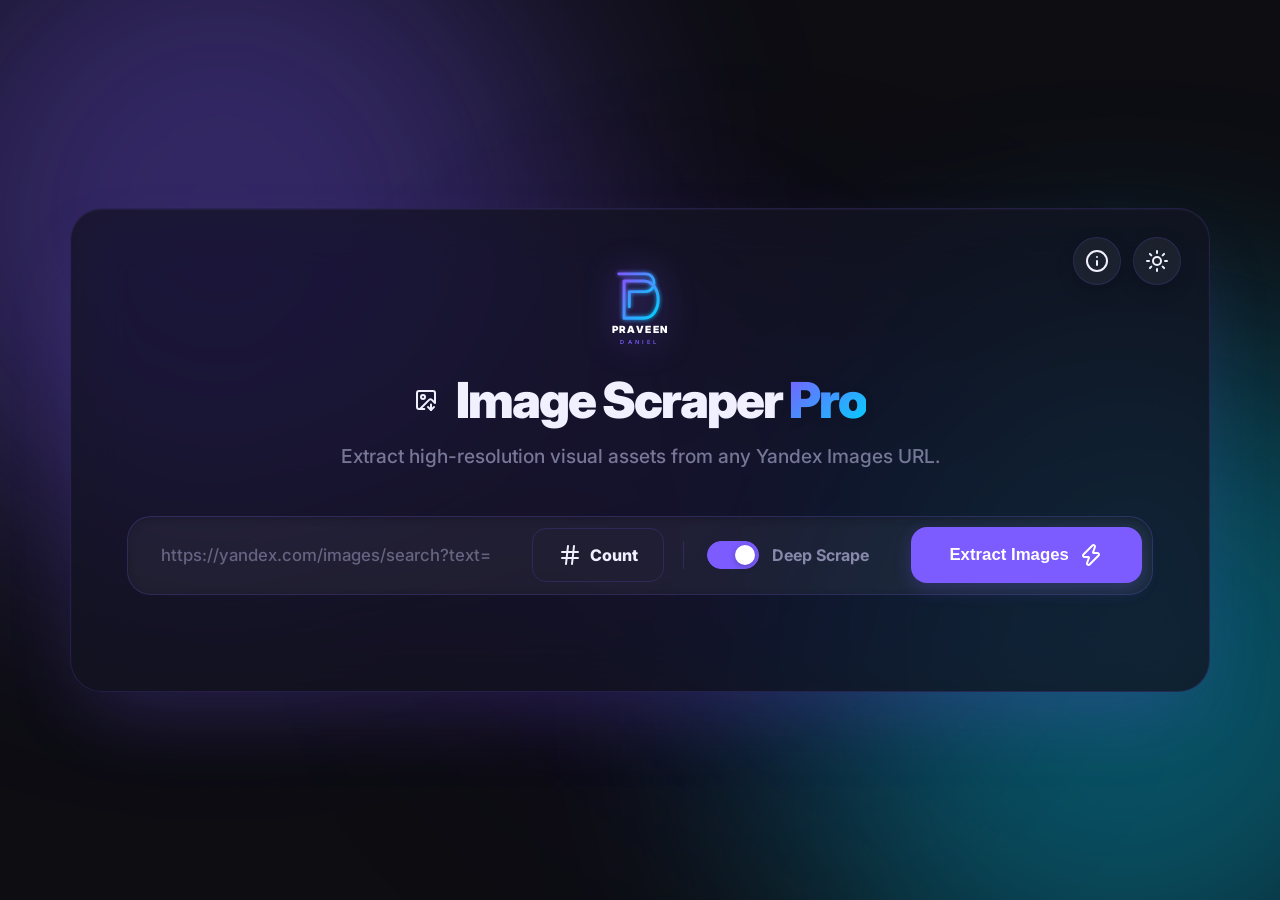
==== frontend/index.html @ f90f799b "fix: remove blocking localAvailable check, auto-connect to Render cloud backend with 60s timeout for" ====
<!DOCTYPE html>
<html lang="en" data-theme="dark">
<head>
    <meta charset="UTF-8">
    <meta name="viewport" content="width=device-width, initial-scale=1.0">
    <title>Image Scraper Pro</title>
    <meta name="description" content="Extract, filter, select, and batch-download 1000+ high-resolution images from any Yandex Images URL. Runs locally with your real IP — no captcha, no cloud limits.">
    <link rel="icon" type="image/svg+xml" href="logo.svg">
    <link rel="shortcut icon" href="logo.svg">
    <link rel="stylesheet" href="style.css">
    <link href="https://fonts.googleapis.com/css2?family=Inter:wght@300;400;500;600;700;800;900&display=swap" rel="stylesheet">
    <script src="lucide.min.js"></script>
    <!-- JSZip: In-browser ZIP builder — bundled locally for 100% reliability -->
    <script src="jszip.min.js"></script>
</head>
<body>
    <!-- Background glowing decorative blobs -->
    <div class="blob-container">
        <div class="blob blob-1"></div>
        <div class="blob blob-2"></div>
        <div class="blob blob-3"></div>
        <!-- Cursor-follow spotlight glow -->
        <div id="cursorGlow" class="cursor-glow"></div>
        <!-- Subtle noise texture for depth -->
        <div class="noise-overlay"></div>
    </div>

    <!-- Toast notification container -->
    <div id="toastContainer" class="toast-container" aria-live="polite" aria-atomic="false"></div>

    <!-- Main Application Glass Container -->
    <main class="glass-container">
        <header>
            <div class="theme-toggle-container" style="display: flex; gap: 12px; align-items: center;">
                <div class="settings-container">
                    <button id="settingsToggleBtn" class="theme-toggle-btn" aria-label="Scraper Info" title="Scraper Info">
                        <i data-lucide="info"></i>
                    </button>
                    <div id="settingsDropdown" class="settings-dropdown settings-dropdown--hidden">
                        <!-- Populated by JS with serverless info -->
                    </div>
                </div>
                <button id="themeToggleBtn" class="theme-toggle-btn" aria-label="Toggle Light/Dark Theme" title="Toggle Light/Dark Theme">
                    <i data-lucide="sun"></i>
                </button>
            </div>
            <div class="brand-logo-badge">
                <svg class="brand-logo-img" viewBox="0 0 300 240" xmlns="http://www.w3.org/2000/svg" role="img" aria-label="Praveen Daniel Logo">
                  <defs>
                    <linearGradient id="pdGrad" x1="0%" y1="0%" x2="100%" y2="100%">
                      <stop offset="0%" stop-color="var(--logo-grad-from)" />
                      <stop offset="100%" stop-color="var(--logo-grad-to)" />
                    </linearGradient>
                    <filter id="glow" x="-20%" y="-20%" width="140%" height="140%">
                      <feGaussianBlur stdDeviation="6" result="blur" />
                      <feComposite in="SourceGraphic" in2="blur" operator="over" />
                    </filter>
                  </defs>
                  
                  <g fill="none" stroke="url(#pdGrad)" stroke-width="8" stroke-linecap="round" stroke-linejoin="round" filter="url(#glow)">
                    <path d="M 90,25 L 90,130" />
                    <path d="M 90,25 L 165,25 C 198,25 198,75 165,75 L 120,75 L 120,118" />
                    <path d="M 105,45 L 105,150 L 160,150 C 215,150 215,45 160,45 Z" stroke-width="8.5" />
                  </g>
                  
                  <text x="150" y="192" text-anchor="middle" font-family="'Inter', sans-serif" font-weight="900" font-size="28" letter-spacing="4" fill="var(--logo-text-top)">PRAVEEN</text>
                  <text x="150" y="222" text-anchor="middle" font-family="'Inter', sans-serif" font-weight="600" font-size="16" letter-spacing="9" fill="var(--logo-grad-from)" opacity="0.95">DANIEL</text>
                </svg>
            </div>
            <div class="logo">
                <i data-lucide="image-down" aria-hidden="true"></i>
                <h1>Image Scraper <span>Pro</span></h1>
            </div>
            <p class="subtitle">Extract high-resolution visual assets from any Yandex Images URL.</p>
        </header>

        <!-- Scraping Input Form -->
        <section class="input-section" aria-label="URL Submission">
            <div class="input-wrapper">
                <input type="text" id="urlInput" placeholder="https://yandex.com/images/search?text=cats" aria-label="Yandex Images URL" />
                <button id="countBtn" class="btn-count" aria-label="Count images on page" title="Quick-count images on this page">
                    <i data-lucide="hash" aria-hidden="true"></i>
                    <span class="btn-text btn-count-text">Count</span>
                </button>
                <div class="toggle-group">
                    <label class="switch" for="autoscrollToggle">
                        <input type="checkbox" id="autoscrollToggle" checked>
                        <span class="slider round"></span>
                    </label>
                    <span class="toggle-label">Deep Scrape</span>
                </div>
                <button id="scrapeBtn" class="btn-primary" aria-label="Extract Images Button">
                    <span class="btn-text">Extract Images</span>
                    <i data-lucide="zap" aria-hidden="true"></i>
                </button>
            </div>

            <!-- Count result panel (hidden until count is run) -->
            <div id="countPanel" class="count-panel hidden" aria-live="polite">
                <div class="count-panel-inner">
                    <div class="count-main">
                        <i data-lucide="image" class="count-icon"></i>
                        <span id="countTotal" class="count-number">0</span>
                        <span class="count-label">images detected</span>
                        <span id="countMethodBadge" class="count-method-badge"></span>
                    </div>
                    <div id="countBreakdown" class="count-breakdown"></div>
                    <p id="countNote" class="count-note"></p>
                </div>
                <button id="countDismissBtn" class="count-dismiss" title="Dismiss" aria-label="Dismiss count panel">
                    <i data-lucide="x"></i>
                </button>
            </div>
        </section>

        <!-- Dynamic Loader Grid -->
        <div id="loader" class="loader hidden" aria-live="polite">
            <div class="spinner"></div>
            <p id="loaderMsg">⚡ Scraping images... hold on!</p>
        </div>

        <!-- Scraping Results Panel -->
        <section id="resultsSection" class="results-section hidden" aria-label="Extraction Results">
            <!-- Filtering & Bulk Download Toolbar -->
            <div class="controls">
                <div class="filter-group">
                    <span class="filter-label">Filter:</span>
                    <select id="filterSelect" aria-label="Filter image types">
                        <option value="all">All Formats</option>
                        <option value="png">PNGs</option>
                        <option value="jpg">JPEGs</option>
                        <option value="webp">WEBP</option>
                        <option value="hd">Ultra HD (1080p+)</option>
                    </select>
                </div>
                <div class="action-group">
                    <span id="imageCount">Found 0 images</span>
                    <button id="downloadBtn" class="btn-outline" title="Download selected or all images as individual files">
                        <span>Download Files</span>
                        <i data-lucide="download"></i>
                    </button>
                    <button id="downloadZipBtn" class="btn-secondary" title="Compile and download all selected or filtered images as a single ZIP archive">
                        <span>Download ZIP</span>
                        <i data-lucide="folder-archive"></i>
                    </button>
                </div>
            </div>

            <!-- Selection helper toolbar -->
            <div id="selectionBar" class="selection-bar hidden">
                <span id="selectionInfo" class="selection-info">0 images selected</span>
                <div class="selection-actions">
                    <button id="selectAllBtn" class="btn-text-only">Select All</button>
                    <button id="clearSelectionBtn" class="btn-text-only">Clear Selection</button>
                </div>
            </div>

            <!-- Scrollable Image Results Grid -->
            <div id="imageGrid" class="image-grid" tabindex="0" aria-label="Scraped image results"></div>
        </section>
    </main>

    <!-- Modal 1: Downloading Popup with Progress & Speed/ETC -->
    <div id="downloadModal" class="modal-overlay" aria-modal="true" role="dialog" aria-labelledby="downloadModalTitle">
        <div class="modal-content">
            <div class="modal-header">
                <h3 class="modal-title" id="downloadModalTitle">Downloading Assets</h3>
                <p class="modal-status-text" id="downloadModalStatus">Initializing connections...</p>
            </div>
            
            <div class="progress-container">
                <!-- Linear Progress Bar -->
                <div class="progress-bar-bg">
                    <div id="progressBarFill" class="progress-bar-fill"></div>
                </div>
                
                <!-- Speed and Estimation Grid -->
                <div class="progress-stats">
                    <div class="stat-box">
                        <span class="stat-label">Progress</span>
                        <span id="statProgress" class="stat-value">0%</span>
                    </div>
                    <div class="stat-box">
                        <span class="stat-label">Speed</span>
                        <span id="statSpeed" class="stat-value">0.0 MB/s</span>
                    </div>
                    <div class="stat-box">
                        <span class="stat-label">ETC</span>
                        <span id="statEta" class="stat-value">--:--</span>
                    </div>
                </div>
            </div>
            
            <!-- Live download telemetry logs -->
            <div id="downloadLog" class="modal-log">
                <div class="log-entry">Waiting for worker allocation...</div>
            </div>
            
            <div class="modal-footer">
                <button id="cancelDownloadBtn" class="btn-danger" aria-label="Cancel download queue">Cancel Download</button>
            </div>
        </div>
    </div>

    <!-- Modal 2: Lightbox Image Carousel & Inspector -->
    <div id="lightboxModal" class="lightbox-overlay" aria-modal="true" role="dialog" aria-labelledby="lightboxTitle">
        <div class="lightbox-header">
            <span id="lightboxTitle" class="lightbox-title">Image Asset Details</span>
            <div class="lightbox-controls">
                <button id="lightboxDownloadBtn" class="btn-lightbox" title="Download Image Asset" aria-label="Download Image Asset">
                    <i data-lucide="download"></i>
                </button>
                <button id="lightboxCloseBtn" class="btn-lightbox" title="Close Preview" aria-label="Close Preview">
                    <i data-lucide="x"></i>
                </button>
            </div>
        </div>
        
        <div class="lightbox-body">
            <button id="lightboxPrevBtn" class="btn-nav" title="Previous Image" aria-label="Previous Image">
                <i data-lucide="chevron-left"></i>
            </button>
            
            <div class="lightbox-image-container">
                <!-- Loading shimmer shown while image loads -->
                <div id="lightboxSpinner" class="lightbox-spinner">
                    <div class="lightbox-spinner-ring"></div>
                </div>
                <img id="lightboxImg" class="lightbox-img" src="" alt="Full resolution scraped asset">
            </div>
            
            <button id="lightboxNextBtn" class="btn-nav" title="Next Image" aria-label="Next Image">
                <i data-lucide="chevron-right"></i>
            </button>
        </div>
        
        <div class="lightbox-footer">
            <div id="lightboxMeta" class="lightbox-meta">Dimensions: Original | Type: JPG</div>
            <div id="lightboxCounter" class="lightbox-counter">1 of 12</div>
            <div class="lightbox-keyboard-hint">
                <kbd>←</kbd> <kbd>→</kbd> Navigate &nbsp;·&nbsp; <kbd>Esc</kbd> Close
            </div>
        </div>
    </div>

    <!-- Application Script -->
    <script src="main.js?v=20260812095809"></script>
</body>
</html>
---- frontend/style.css ----
/* ==========================================================================
   Design Tokens & Dynamic Theme Variables (Premium Cyber-SaaS)
   ========================================================================== */
:root {
    /* ── DARK THEME (Default) — Luxury Editorial: Deep Obsidian + Electric Accents ── */
    --bg-base: #0D0D12;
    --primary: #7C5CFF;
    --primary-rgb: 124, 92, 255;
    --primary-hover: #6a4ae6;
    --primary-text: #ffffff;
    --secondary: #00D4FF;
    --secondary-rgb: 0, 212, 255;
    --secondary-hover: #00b8df;
    --secondary-text: #0D0D12;

    --glass-bg: rgba(20, 20, 32, 0.78);
    --glass-border: rgba(124, 92, 255, 0.18);
    --glass-border-hover: rgba(124, 92, 255, 0.36);
    --glass-border-active: rgba(124, 92, 255, 0.6);
    --text-main: #f0f0ff;
    --text-dim: #8888aa;
    --text-accent: #7C5CFF;
    --input-bg: rgba(255, 255, 255, 0.05);
    --card-bg: rgba(18, 18, 30, 0.88);
    --shadow-color: rgba(124, 92, 255, 0.22);
    --card-hover-shadow: rgba(124, 92, 255, 0.32);

    --blob-1: #7C5CFF;
    --blob-2: #00D4FF;
    --blob-3: #1a0040;

    /* Theme-aware logo gradient colours */
    --logo-grad-from: #7C5CFF;
    --logo-grad-to: #00D4FF;
    --logo-text-top: #ffffff;

    --font-heading: 'Inter', sans-serif;
    --font-body: 'Inter', sans-serif;

    --spring-transition: all 0.4s cubic-bezier(0.34, 1.56, 0.64, 1);
    --smooth-transition: all 0.3s ease;
}

[data-theme="light"] {
    /* ── LIGHT THEME — Luxury Editorial: Burgundy Wine & Soft Cream ── */
    --bg-base: #F5EDE0;
    --primary: #7B1A28;
    --primary-rgb: 123, 26, 40;
    --primary-hover: #5e1320;
    --primary-text: #F5EDE0;
    --secondary: #C0392B;
    --secondary-rgb: 192, 57, 43;
    --secondary-hover: #a93226;
    --secondary-text: #ffffff;

    --glass-bg: rgba(248, 241, 231, 0.80);
    --glass-border: rgba(123, 26, 40, 0.20);
    --glass-border-hover: rgba(123, 26, 40, 0.40);
    --glass-border-active: rgba(123, 26, 40, 0.60);
    --text-main: #2d0a10;
    --text-dim: #7a3a44;
    --text-accent: #7B1A28;
    --input-bg: rgba(255, 255, 255, 0.70);
    --card-bg: rgba(255, 248, 240, 0.80);
    --shadow-color: rgba(123, 26, 40, 0.10);
    --card-hover-shadow: rgba(123, 26, 40, 0.20);

    --blob-1: #7B1A28;
    --blob-2: #F5EDE0;
    --blob-3: #e6d5c3;

    /* Theme-aware logo gradient colours */
    --logo-grad-from: #7B1A28;
    --logo-grad-to: #C0392B;
    --logo-text-top: #2d0a10;
}

/* ==========================================================================
   Global Reset & Premium Body Styles
   ========================================================================== */
* {
    margin: 0;
    padding: 0;
    box-sizing: border-box;
    -webkit-font-smoothing: antialiased;
    -moz-osx-font-smoothing: grayscale;
}

body {
    font-family: var(--font-body);
    background-color: var(--bg-base);
    color: var(--text-main);
    min-height: 100vh;
    overflow-x: hidden;
    display: flex;
    justify-content: center;
    align-items: center;
    transition: background-color 0.5s cubic-bezier(0.4, 0, 0.2, 1), color 0.3s ease;
    position: relative;
    padding: 2.5rem 1.5rem;
}

/* Animated Mesh Gradient Backdrops */
.blob-container {
    position: fixed;
    top: 0;
    left: 0;
    width: 100%;
    height: 100%;
    z-index: -1;
    overflow: hidden;
    pointer-events: none;
}

.blob {
    position: absolute;
    border-radius: 50%;
    filter: blur(130px);
    opacity: 0.35;
    animation: floatingBlobs 30s infinite alternate ease-in-out;
    transition: background 0.6s ease;
}

.blob-1 {
    top: -15%;
    left: -10%;
    width: 700px;
    height: 700px;
    background: var(--blob-1);
}

.blob-2 {
    bottom: -15%;
    right: -15%;
    width: 700px;
    height: 700px;
    background: var(--blob-2);
    animation-delay: -8s;
}

.blob-3 {
    top: 35%;
    left: 40%;
    width: 450px;
    height: 450px;
    background: var(--blob-3);
    animation-delay: -15s;
}

@keyframes floatingBlobs {
    0% { transform: translate(0, 0) scale(1) rotate(0deg); }
    33% { transform: translate(120px, 80px) scale(1.15) rotate(120deg); }
    66% { transform: translate(-50px, 150px) scale(0.9) rotate(240deg); }
    100% { transform: translate(40px, -60px) scale(1.05) rotate(360deg); }
}

/* === Cursor-Follow Magnetic Spotlight === */
.cursor-glow {
    position: fixed;
    width: 700px;
    height: 700px;
    border-radius: 50%;
    background: radial-gradient(
        circle at center,
        rgba(var(--primary-rgb), 0.10) 0%,
        rgba(var(--primary-rgb), 0.04) 35%,
        transparent 70%
    );
    transform: translate(-50%, -50%);
    left: 50%;
    top: 50%;
    pointer-events: none;
    z-index: 1;
    transition: background 0.5s ease;
    will-change: left, top;
}

/* === Subtle Dot-Grid Noise Texture === */
.noise-overlay {
    position: fixed;
    inset: 0;
    z-index: 0;
    pointer-events: none;
    opacity: 0.28;
    background-image: radial-gradient(
        circle,
        rgba(var(--primary-rgb), 0.18) 1px,
        transparent 1px
    );
    background-size: 32px 32px;
    transition: background-image 0.5s ease;
    mask-image: radial-gradient(ellipse 80% 80% at 50% 50%, black 40%, transparent 100%);
    -webkit-mask-image: radial-gradient(ellipse 80% 80% at 50% 50%, black 40%, transparent 100%);
}

/* ==========================================================================
   Tactile Glassmorphic Container
   ========================================================================== */
.glass-container {
    background: var(--glass-bg);
    backdrop-filter: blur(28px) saturate(190%);
    -webkit-backdrop-filter: blur(28px) saturate(190%);
    border: 1px solid var(--glass-border);
    border-radius: 32px;
    padding: 3.5rem;
    width: 100%;
    max-width: 1140px;
    margin: auto;
    box-shadow: 0 35px 80px -20px var(--shadow-color),
                inset 0 1px 2px rgba(255, 255, 255, 0.05);
    transition: background 0.5s ease, border 0.5s ease, box-shadow 0.5s ease;
    position: relative;
    z-index: 2;
}

[data-theme="light"] .glass-container {
    box-shadow: 0 35px 80px -20px var(--shadow-color),
                inset 0 1px 3px rgba(255, 255, 255, 0.6);
}

header {
    text-align: center;
    margin-bottom: 3rem;
    position: relative;
}

/* Theme Switcher Header Button */
.theme-toggle-container {
    position: absolute;
    top: -1.75rem;
    right: -1.75rem;
    z-index: 10;
}

.theme-toggle-btn {
    background: var(--input-bg);
    border: 1px solid var(--glass-border);
    color: var(--text-main);
    width: 48px;
    height: 48px;
    border-radius: 50%;
    cursor: pointer;
    display: flex;
    align-items: center;
    justify-content: center;
    box-shadow: 0 6px 18px rgba(0, 0, 0, 0.2);
    transition: var(--spring-transition);
}

.theme-toggle-btn:hover {
    transform: scale(1.15) rotate(20deg);
    border-color: var(--primary);
    box-shadow: 0 8px 24px var(--shadow-color);
}

.theme-toggle-btn:active {
    transform: scale(0.95);
}

.brand-logo-badge {
    display: flex;
    justify-content: center;
    align-items: center;
    margin-bottom: 1.25rem;
}

.brand-logo-img {
    width: 120px;
    height: 85px;
    object-fit: contain;
    display: block;
    filter: drop-shadow(0 4px 18px rgba(var(--primary-rgb), 0.45));
    transition: transform 0.4s ease, filter 0.4s ease;
}

.brand-logo-badge:hover .brand-logo-img {
    transform: scale(1.08);
    filter: drop-shadow(0 6px 28px rgba(var(--primary-rgb), 0.65));
}

.logo {
    display: flex;
    align-items: center;
    justify-content: center;
    gap: 1.1rem;
    margin-bottom: 0.85rem;
}

.logo i {
    width: 48px;
    height: 48px;
    color: var(--primary);
    stroke-width: 2.2px;
    filter: drop-shadow(0 0 12px rgba(var(--primary-rgb), 0.5));
    transition: color 0.4s ease, filter 0.4s ease;
}

h1 {
    font-size: 3.1rem;
    font-weight: 900;
    letter-spacing: -2px;
}

h1 span {
    background: linear-gradient(135deg, var(--primary), var(--secondary));
    -webkit-background-clip: text;
    -webkit-text-fill-color: transparent;
    filter: drop-shadow(0 2px 4px rgba(0,0,0,0.1));
}

.subtitle {
    color: var(--text-dim);
    font-size: 1.2rem;
    font-weight: 500;
    margin-top: 0.6rem;
    opacity: 0.85;
}

/* ==========================================================================
   Interactive Input Panel
   ========================================================================== */
.input-section {
    margin-bottom: 2.5rem;
}

.input-wrapper {
    display: flex;
    gap: 1.2rem;
    background: var(--input-bg);
    padding: 0.65rem;
    border-radius: 24px;
    border: 1px solid var(--glass-border);
    align-items: center;
    box-shadow: inset 0 2px 8px rgba(0, 0, 0, 0.2);
    transition: var(--spring-transition);
}

[data-theme="light"] .input-wrapper {
    box-shadow: inset 0 2px 6px rgba(0, 0, 0, 0.04);
}

.input-wrapper:focus-within {
    border-color: var(--primary);
    box-shadow: 0 0 0 4px rgba(var(--primary-rgb), 0.15),
                inset 0 2px 8px rgba(0, 0, 0, 0.1);
}

input[type="text"] {
    flex: 1;
    min-width: 0;
    background: transparent;
    border: none;
    color: var(--text-main);
    padding: 0.9rem 1.4rem;
    font-size: 1.05rem;
    outline: none;
    font-weight: 500;
    font-family: inherit;
}

input[type="text"]::placeholder {
    color: var(--text-dim);
    opacity: 0.65;
}

.btn-primary {
    background: var(--primary);
    border: none;
    color: var(--primary-text);
    padding: 1rem 2.4rem;
    border-radius: 16px;
    font-weight: 800;
    cursor: pointer;
    display: flex;
    align-items: center;
    gap: 0.65rem;
    font-size: 1.05rem;
    white-space: nowrap;
    flex-shrink: 0;
    box-shadow: 0 6px 18px var(--shadow-color);
    transition: var(--spring-transition);
}

.btn-primary:hover {
    background: var(--primary-hover);
    transform: translateY(-3px);
    box-shadow: 0 10px 24px var(--shadow-color);
}

.btn-primary:active {
    transform: translateY(-1px);
}

.toggle-group {
    display: flex;
    align-items: center;
    gap: 0.85rem;
    padding: 0 1.4rem;
    border-left: 1px solid var(--glass-border);
    white-space: nowrap;
    flex-shrink: 0;
}

.toggle-label {
    font-size: 1rem;
    font-weight: 700;
    color: var(--text-dim);
}

.switch {
    position: relative;
    display: inline-block;
    width: 52px;
    height: 28px;
}

.switch input {
    opacity: 0;
    width: 0;
    height: 0;
}

.slider {
    position: absolute;
    cursor: pointer;
    top: 0;
    left: 0;
    right: 0;
    bottom: 0;
    background-color: rgba(var(--primary-rgb), 0.12);
    border: 1px solid var(--glass-border);
    transition: 0.3s;
}

.slider:before {
    position: absolute;
    content: "";
    height: 20px;
    width: 20px;
    left: 3px;
    bottom: 3px;
    background-color: var(--text-main);
    transition: 0.3s cubic-bezier(0.34, 1.56, 0.64, 1);
    box-shadow: 0 2px 6px rgba(0,0,0,0.25);
}

input:checked + .slider {
    background-color: var(--primary);
    border-color: var(--primary);
}

input:checked + .slider:before {
    transform: translateX(24px);
    background-color: var(--primary-text);
}

.slider.round {
    border-radius: 30px;
}

.slider.round:before {
    border-radius: 50%;
}

/* ==========================================================================
   Premium Filter Toolbar
   ========================================================================== */
.results-section {
    margin-top: 3rem;
    animation: fadeIn 0.6s cubic-bezier(0.16, 1, 0.3, 1) both;
}

.controls {
    display: flex;
    justify-content: space-between;
    align-items: center;
    flex-wrap: wrap;
    gap: 1.4rem;
    margin-bottom: 2.2rem;
    background: rgba(255, 255, 255, 0.02);
    border: 1px solid var(--glass-border);
    padding: 1.3rem 2rem;
    border-radius: 20px;
    box-shadow: inset 0 1px 2px rgba(255,255,255,0.02);
    transition: background 0.3s ease;
}

[data-theme="light"] .controls {
    background: rgba(0, 0, 0, 0.015);
    box-shadow: inset 0 1px 2px rgba(0,0,0,0.01);
}

.filter-group {
    display: flex;
    align-items: center;
    gap: 0.9rem;
}

.filter-label {
    font-size: 0.85rem;
    font-weight: 800;
    color: var(--text-dim);
    text-transform: uppercase;
    letter-spacing: 0.8px;
}

select {
    background: var(--input-bg);
    color: var(--text-main);
    border: 1px solid var(--glass-border);
    padding: 0.7rem 1.4rem;
    border-radius: 12px;
    cursor: pointer;
    font-weight: 700;
    outline: none;
    font-family: inherit;
    transition: var(--smooth-transition);
}

select:hover {
    border-color: var(--primary);
}

select:focus {
    border-color: var(--primary);
    box-shadow: 0 0 0 3px rgba(var(--primary-rgb), 0.1);
}

.action-group {
    display: flex;
    align-items: center;
    gap: 1.2rem;
    flex-wrap: wrap;
}

#imageCount {
    font-size: 1rem;
    font-weight: 800;
    color: var(--text-dim);
}

/* Button UI variants */
.btn-secondary {
    background: var(--secondary);
    color: var(--secondary-text);
    border: none;
    padding: 0.85rem 1.8rem;
    border-radius: 14px;
    font-weight: 800;
    cursor: pointer;
    display: flex;
    align-items: center;
    gap: 0.55rem;
    white-space: nowrap;
    box-shadow: 0 5px 15px rgba(var(--secondary-rgb), 0.25);
    transition: var(--spring-transition);
}

.btn-secondary:hover {
    background: var(--secondary-hover);
    transform: translateY(-3px);
    box-shadow: 0 8px 24px rgba(var(--secondary-rgb), 0.45);
}

.btn-outline {
    background: transparent;
    color: var(--text-main);
    border: 1px solid var(--glass-border);
    padding: 0.85rem 1.8rem;
    border-radius: 14px;
    font-weight: 800;
    cursor: pointer;
    display: flex;
    align-items: center;
    gap: 0.55rem;
    white-space: nowrap;
    transition: var(--spring-transition);
}

.btn-outline:hover:not(:disabled) {
    background: rgba(var(--primary-rgb), 0.1);
    border-color: var(--primary);
    transform: translateY(-3px);
    box-shadow: 0 5px 15px rgba(var(--primary-rgb), 0.15);
}

.btn-outline:disabled {
    opacity: 0.35;
    cursor: not-allowed;
}

/* ==========================================================================
   Selection helpers Bar (Frosted SaaS ribbon)
   ========================================================================== */
.selection-bar {
    display: flex;
    justify-content: space-between;
    align-items: center;
    background: rgba(var(--primary-rgb), 0.08);
    border: 1px solid var(--glass-border-active);
    padding: 0.9rem 1.8rem;
    border-radius: 16px;
    margin-bottom: 1.8rem;
    animation: slideDown 0.4s cubic-bezier(0.34, 1.56, 0.64, 1);
    box-shadow: 0 4px 15px rgba(var(--primary-rgb), 0.05);
}

.selection-info {
    font-size: 1rem;
    font-weight: 700;
    color: var(--text-main);
}

.selection-actions {
    display: flex;
    gap: 1rem;
}

.btn-text-only {
    background: transparent;
    border: none;
    color: var(--primary);
    font-weight: 800;
    cursor: pointer;
    font-size: 0.9rem;
    text-transform: uppercase;
    letter-spacing: 0.8px;
    padding: 0.3rem 0.6rem;
    transition: var(--smooth-transition);
}

.btn-text-only:hover {
    color: var(--text-main);
}

/* ==========================================================================
   Premium Image Grid & Interactive Cards
   ========================================================================== */
.image-grid {
    display: grid;
    grid-template-columns: repeat(auto-fill, minmax(230px, 1fr));
    gap: 1.8rem;
    max-height: 580px;
    overflow-y: auto;
    padding-right: 0.8rem;
    scrollbar-width: thin;
    scrollbar-color: var(--glass-border) transparent;
}

.image-grid::-webkit-scrollbar {
    width: 8px;
}

.image-grid::-webkit-scrollbar-track {
    background: transparent;
}

.image-grid::-webkit-scrollbar-thumb {
    background: var(--glass-border);
    border-radius: 10px;
    border: 2px solid transparent;
}

.image-grid::-webkit-scrollbar-thumb:hover {
    background: var(--primary);
}

.img-card {
    position: relative;
    border-radius: 22px;
    overflow: hidden;
    aspect-ratio: 1;
    background: var(--card-bg);
    border: 1px solid var(--glass-border);
    box-shadow: 0 8px 24px rgba(0, 0, 0, 0.15);
    transition: var(--spring-transition);
    cursor: pointer;
}

.img-card:hover {
    transform: translateY(-8px) scale(1.03);
    border-color: var(--primary);
    box-shadow: 0 16px 36px var(--card-hover-shadow);
}

.img-card.selected {
    border-color: var(--primary);
    border-width: 2px;
    box-shadow: 0 0 0 5px rgba(var(--primary-rgb), 0.35);
}

.img-card.selected img {
    transform: scale(0.94);
    border-radius: 16px;
}

.img-card img {
    width: 100%;
    height: 100%;
    object-fit: cover;
    transition: transform 0.5s cubic-bezier(0.25, 1, 0.5, 1), border-radius 0.35s;
}

.img-card:hover img:not(.selected img) {
    transform: scale(1.06);
}

/* Card Selection Checkbox Overlay */
.card-select-checkbox {
    position: absolute;
    top: 0.95rem;
    left: 0.95rem;
    z-index: 5;
    width: 28px;
    height: 28px;
    border-radius: 50%;
    background: rgba(0, 0, 0, 0.45);
    backdrop-filter: blur(5px);
    border: 2px solid rgba(255, 255, 255, 0.7);
    display: flex;
    align-items: center;
    justify-content: center;
    opacity: 0;
    transform: scale(0.85);
    transition: var(--spring-transition);
    color: white;
}

.img-card:hover .card-select-checkbox,
.img-card.selected .card-select-checkbox {
    opacity: 1;
    transform: scale(1);
}

.img-card.selected .card-select-checkbox {
    background: var(--primary);
    border-color: var(--primary);
    color: var(--primary-text);
}

.card-select-checkbox i {
    width: 14px;
    height: 14px;
    stroke-width: 4px;
}

/* Card Overlay Details */
.card-overlay {
    position: absolute;
    bottom: 0;
    left: 0;
    right: 0;
    padding: 1.2rem 0.95rem 0.95rem;
    background: linear-gradient(to top, rgba(0,0,0,0.92) 20%, rgba(0,0,0,0.45) 70%, transparent);
    display: flex;
    justify-content: space-between;
    align-items: flex-end;
    opacity: 0;
    transform: translateY(8px);
    transition: var(--spring-transition);
    z-index: 4;
}

.img-card:hover .card-overlay {
    opacity: 1;
    transform: translateY(0);
}

.badge {
    color: white;
    padding: 0.35rem 0.75rem;
    border-radius: 8px;
    font-size: 0.7rem;
    font-weight: 900;
    text-transform: uppercase;
    letter-spacing: 1px;
    box-shadow: 0 4px 12px rgba(0,0,0,0.35);
}

.badge-orig {
    background: linear-gradient(135deg, var(--primary), var(--secondary));
    border: 1px solid rgba(255,255,255,0.3);
    color: white;
}

.badge-hq {
    background: rgba(255,255,255,0.18);
    backdrop-filter: blur(8px);
    border: 1px solid rgba(255,255,255,0.12);
}

.card-actions {
    display: flex;
    gap: 0.5rem;
}

.btn-mini {
    background: white;
    color: black;
    border: none;
    width: 32px;
    height: 32px;
    border-radius: 10px;
    display: flex;
    align-items: center;
    justify-content: center;
    cursor: pointer;
    box-shadow: 0 3px 8px rgba(0,0,0,0.3);
    transition: var(--spring-transition);
}

.btn-mini:hover {
    transform: scale(1.15);
    background: var(--primary);
    color: var(--primary-text);
}

.btn-mini i {
    width: 14px;
    height: 14px;
}

/* ==========================================================================
   Empty / Error State Cards
   ========================================================================== */
.empty-state {
    grid-column: 1 / -1;
    text-align: center;
    padding: 3.5rem 2rem;
    color: var(--text-dim);
    display: flex;
    flex-direction: column;
    align-items: center;
    gap: 1rem;
}

.empty-state-icon {
    width: 56px;
    height: 56px;
    border-radius: 18px;
    background: rgba(var(--primary-rgb), 0.08);
    border: 1px solid var(--glass-border);
    display: flex;
    align-items: center;
    justify-content: center;
    margin-bottom: 0.4rem;
}

.empty-state-icon i {
    width: 26px;
    height: 26px;
    color: var(--primary);
}

.empty-state-title {
    font-size: 1.15rem;
    font-weight: 800;
    color: var(--text-main);
    margin: 0;
}

.empty-state-body {
    font-size: 0.9rem;
    line-height: 1.75;
    max-width: 540px;
    margin: 0;
}

.empty-state-body code {
    background: rgba(var(--primary-rgb), 0.1);
    border: 1px solid rgba(var(--primary-rgb), 0.2);
    color: var(--primary);
    padding: 3px 8px;
    border-radius: 6px;
    font-size: 0.85em;
    display: inline-block;
    margin: 3px 0;
}

.empty-state-body strong {
    color: var(--text-main);
}

.empty-state-note {
    font-size: 0.8rem;
    color: var(--text-dim);
    opacity: 0.7;
    margin: 0;
}

/* ==========================================================================
   Animated Loader State
   ========================================================================== */
.loader {
    text-align: center;
    margin-top: 3.5rem;
    animation: fadeIn 0.5s ease-out;
}

.spinner {
    width: 54px;
    height: 54px;
    border: 4px solid var(--glass-border);
    border-top: 4px solid var(--primary);
    border-radius: 50%;
    margin: 0 auto 1.8rem;
    animation: spin 0.9s cubic-bezier(0.5, 0.1, 0.4, 0.9) infinite;
    box-shadow: 0 0 20px rgba(var(--primary-rgb), 0.15);
}

.loader p {
    font-size: 1.15rem;
    font-weight: 700;
    color: var(--text-dim);
}

/* ==========================================================================
   MODAL POPUP: Interactive Progress Telemetry Logs
   ========================================================================== */
.modal-overlay {
    position: fixed;
    top: 0;
    left: 0;
    width: 100vw;
    height: 100vh;
    background: rgba(0, 0, 0, 0.82);
    backdrop-filter: blur(10px);
    z-index: 10000;
    display: flex;
    align-items: center;
    justify-content: center;
    opacity: 0;
    pointer-events: none;
    transition: opacity 0.4s cubic-bezier(0.16, 1, 0.3, 1);
}

.modal-overlay.active {
    opacity: 1;
    pointer-events: auto;
}

.modal-content {
    background: var(--card-bg);
    border: 1px solid var(--glass-border);
    box-shadow: 0 35px 70px -15px rgba(0, 0, 0, 0.6),
                0 0 50px var(--shadow-color);
    width: 92%;
    max-width: 530px;
    border-radius: 28px;
    padding: 3rem;
    text-align: center;
    transform: scale(0.9);
    transition: transform 0.4s cubic-bezier(0.34, 1.56, 0.64, 1);
}

.modal-overlay.active .modal-content {
    transform: scale(1);
}

.modal-header {
    margin-bottom: 1.8rem;
}

.modal-title {
    font-size: 1.75rem;
    font-weight: 900;
    color: var(--text-main);
    letter-spacing: -0.5px;
}

.modal-status-text {
    color: var(--text-dim);
    margin-top: 0.6rem;
    font-size: 1rem;
    font-weight: 500;
}

/* Progress Stats Ribbon */
.progress-container {
    margin: 2.2rem 0;
}

.progress-bar-bg {
    width: 100%;
    height: 14px;
    background: rgba(var(--primary-rgb), 0.12);
    border-radius: 12px;
    overflow: hidden;
    border: 1px solid rgba(255,255,255,0.03);
    margin-bottom: 1.2rem;
    position: relative;
}

.progress-bar-fill {
    height: 100%;
    background: linear-gradient(90deg, var(--primary), var(--secondary));
    width: 0%;
    border-radius: 12px;
    transition: width 0.4s cubic-bezier(0.25, 1, 0.5, 1);
    position: relative;
}

/* Indeterminate/shimmer progress animation */
.progress-bar-fill.indeterminate {
    width: 40% !important;
    animation: progressShimmer 1.6s ease-in-out infinite;
}

@keyframes progressShimmer {
    0%   { transform: translateX(-150%); }
    100% { transform: translateX(350%); }
}

.progress-stats {
    display: grid;
    grid-template-columns: 1fr 1fr 1fr;
    gap: 1rem;
    background: rgba(255, 255, 255, 0.015);
    border: 1px solid var(--glass-border);
    padding: 1.2rem;
    border-radius: 16px;
    margin-bottom: 1.8rem;
    box-shadow: inset 0 1px 2px rgba(0,0,0,0.1);
}

[data-theme="light"] .progress-stats {
    background: rgba(0, 0, 0, 0.01);
}

.stat-box {
    display: flex;
    flex-direction: column;
    align-items: center;
}

.stat-label {
    font-size: 0.8rem;
    color: var(--text-dim);
    font-weight: 800;
    text-transform: uppercase;
    letter-spacing: 0.8px;
    margin-bottom: 0.3rem;
}

.stat-value {
    font-size: 1.15rem;
    font-weight: 900;
    color: var(--text-main);
}

/* Live Terminal Log */
.modal-log {
    max-height: 130px;
    overflow-y: auto;
    background: rgba(0, 0, 0, 0.35);
    border: 1px solid var(--glass-border);
    border-radius: 12px;
    padding: 1rem;
    text-align: left;
    font-size: 0.85rem;
    font-family: 'Courier New', Courier, monospace;
    color: var(--text-dim);
    margin-bottom: 2.2rem;
    box-shadow: inset 0 2px 4px rgba(0,0,0,0.2);
}

.modal-log::-webkit-scrollbar {
    width: 4px;
}

.modal-log::-webkit-scrollbar-thumb {
    background: var(--glass-border);
}

.log-entry {
    margin-bottom: 0.4rem;
    white-space: nowrap;
    overflow: hidden;
    text-overflow: ellipsis;
}

.log-entry.success { color: #5efb6e; }
.log-entry.fail { color: #ff5c5c; }

.modal-footer {
    display: flex;
    justify-content: center;
    gap: 1rem;
}

.btn-danger {
    background: #ff3b30;
    color: white;
    border: none;
    padding: 0.9rem 2.2rem;
    border-radius: 14px;
    font-weight: 800;
    cursor: pointer;
    transition: var(--spring-transition);
}

.btn-danger:hover {
    background: #e02b20;
    transform: translateY(-3px);
    box-shadow: 0 6px 18px rgba(255, 59, 48, 0.45);
}

/* ==========================================================================
   MODAL POPUP: Immersive Carousel Lightbox
   ========================================================================== */
.lightbox-overlay {
    position: fixed;
    top: 0;
    left: 0;
    width: 100vw;
    height: 100vh;
    background: rgba(1, 0, 3, 0.96);
    backdrop-filter: blur(20px);
    z-index: 150;
    display: flex;
    flex-direction: column;
    justify-content: space-between;
    opacity: 0;
    pointer-events: none;
    transition: opacity 0.4s cubic-bezier(0.16, 1, 0.3, 1);
}

.lightbox-overlay.active {
    opacity: 1;
    pointer-events: auto;
}

.lightbox-header {
    display: flex;
    justify-content: space-between;
    align-items: center;
    padding: 1.8rem 2.5rem;
    color: white;
    background: linear-gradient(to bottom, rgba(0,0,0,0.85), transparent);
    z-index: 10;
}

.lightbox-title {
    font-size: 1.25rem;
    font-weight: 800;
    max-width: 60%;
    white-space: nowrap;
    overflow: hidden;
    text-overflow: ellipsis;
    letter-spacing: -0.5px;
}

.lightbox-controls {
    display: flex;
    gap: 1.1rem;
}

.btn-lightbox {
    background: rgba(255, 255, 255, 0.08);
    border: 1px solid rgba(255, 255, 255, 0.12);
    color: white;
    width: 46px;
    height: 46px;
    border-radius: 50%;
    cursor: pointer;
    display: flex;
    align-items: center;
    justify-content: center;
    transition: var(--spring-transition);
}

.btn-lightbox:hover {
    background: var(--primary);
    color: var(--primary-text);
    transform: scale(1.15);
    box-shadow: 0 4px 18px var(--shadow-color);
}

/* Center Carousel body */
.lightbox-body {
    flex: 1;
    display: flex;
    align-items: center;
    justify-content: space-between;
    padding: 1.5rem;
    position: relative;
}

.lightbox-image-container {
    max-width: 82%;
    max-height: 78vh;
    display: flex;
    align-items: center;
    justify-content: center;
    position: relative;
    box-shadow: 0 35px 80px rgba(0,0,0,0.9);
    border-radius: 20px;
    overflow: hidden;
    border: 1px solid rgba(255,255,255,0.06);
    background: rgba(0, 0, 0, 0.4);
    min-width: 200px;
    min-height: 150px;
}

.lightbox-img {
    max-width: 100%;
    max-height: 78vh;
    object-fit: contain;
    animation: zoomIn 0.4s cubic-bezier(0.16, 1, 0.3, 1);
    display: block;
    opacity: 0;
    transition: opacity 0.3s ease;
}

.lightbox-img.loaded {
    opacity: 1;
}

/* Lightbox image loading spinner */
.lightbox-spinner {
    position: absolute;
    inset: 0;
    display: flex;
    align-items: center;
    justify-content: center;
    z-index: 5;
    pointer-events: none;
    transition: opacity 0.3s ease;
}

.lightbox-spinner.hidden {
    display: flex !important; /* Override .hidden so transition works */
    opacity: 0;
    pointer-events: none;
}

.lightbox-spinner-ring {
    width: 44px;
    height: 44px;
    border: 3px solid rgba(255,255,255,0.12);
    border-top: 3px solid var(--primary);
    border-radius: 50%;
    animation: spin 0.85s cubic-bezier(0.5, 0.1, 0.4, 0.9) infinite;
    box-shadow: 0 0 18px rgba(var(--primary-rgb), 0.35);
}

.btn-nav {
    background: rgba(255, 255, 255, 0.06);
    border: 1px solid rgba(255, 255, 255, 0.1);
    color: white;
    width: 64px;
    height: 64px;
    border-radius: 50%;
    cursor: pointer;
    display: flex;
    align-items: center;
    justify-content: center;
    transition: var(--spring-transition);
    user-select: none;
    z-index: 20;
    flex-shrink: 0;
}

.btn-nav:hover {
    background: var(--primary);
    color: var(--primary-text);
    transform: scale(1.15);
    box-shadow: 0 0 25px rgba(var(--primary-rgb), 0.4);
}

.btn-nav i {
    width: 30px;
    height: 30px;
}

/* Bottom inspector ribbon */
.lightbox-footer {
    padding: 1.8rem 2.5rem;
    background: linear-gradient(to top, rgba(0,0,0,0.85), transparent);
    color: white;
    text-align: center;
    display: flex;
    flex-direction: column;
    align-items: center;
    gap: 0.5rem;
    z-index: 10;
}

.lightbox-meta {
    font-size: 0.95rem;
    font-weight: 700;
    color: #a1a1aa;
    letter-spacing: 0.5px;
}

.lightbox-counter {
    font-size: 0.9rem;
    font-weight: 800;
    color: var(--primary);
    letter-spacing: 1.2px;
    text-transform: uppercase;
}

/* Keyboard hint */
.lightbox-keyboard-hint {
    font-size: 0.75rem;
    color: rgba(255,255,255,0.28);
    letter-spacing: 0.3px;
    margin-top: 0.15rem;
}

.lightbox-keyboard-hint kbd {
    display: inline-block;
    background: rgba(255,255,255,0.1);
    border: 1px solid rgba(255,255,255,0.18);
    border-radius: 4px;
    padding: 1px 6px;
    font-size: 0.7rem;
    font-family: inherit;
    color: rgba(255,255,255,0.55);
    line-height: 1.4;
}

/* ==========================================================================
   Toast Notification System
   ========================================================================== */
.toast-container {
    position: fixed;
    bottom: 2rem;
    right: 2rem;
    z-index: 9999;
    display: flex;
    flex-direction: column;
    gap: 0.75rem;
    align-items: flex-end;
    pointer-events: none;
}

.toast {
    background: var(--card-bg);
    border: 1px solid var(--glass-border);
    backdrop-filter: blur(20px);
    -webkit-backdrop-filter: blur(20px);
    border-radius: 14px;
    padding: 0.9rem 1.3rem;
    font-size: 0.9rem;
    font-weight: 600;
    color: var(--text-main);
    box-shadow: 0 10px 30px rgba(0,0,0,0.35);
    display: flex;
    align-items: center;
    gap: 0.7rem;
    pointer-events: auto;
    animation: toastIn 0.45s cubic-bezier(0.34, 1.56, 0.64, 1) both;
    max-width: 340px;
    min-width: 220px;
}

.toast.toast-out {
    animation: toastOut 0.35s ease forwards;
}

.toast-dot {
    width: 8px;
    height: 8px;
    border-radius: 50%;
    flex-shrink: 0;
}

.toast.success .toast-dot { background: #5efb6e; box-shadow: 0 0 8px #5efb6e; }
.toast.error   .toast-dot { background: #ff5c5c; box-shadow: 0 0 8px #ff5c5c; }
.toast.info    .toast-dot { background: var(--primary); box-shadow: 0 0 8px rgba(var(--primary-rgb), 0.6); }

@keyframes toastIn {
    from { opacity: 0; transform: translateY(24px) scale(0.92); }
    to   { opacity: 1; transform: translateY(0) scale(1); }
}

@keyframes toastOut {
    from { opacity: 1; transform: translateY(0) scale(1); }
    to   { opacity: 0; transform: translateY(16px) scale(0.94); }
}

/* ==========================================================================
   Animations & Transition Effects
   ========================================================================== */
@keyframes spin {
    to { transform: rotate(360deg); }
}

@keyframes fadeIn {
    from { opacity: 0; transform: translateY(16px); }
    to { opacity: 1; transform: translateY(0); }
}

@keyframes slideDown {
    from { opacity: 0; transform: translateY(-16px); }
    to { opacity: 1; transform: translateY(0); }
}

@keyframes zoomIn {
    from { opacity: 0; transform: scale(0.94); }
    to { opacity: 1; transform: scale(1); }
}

/* ==========================================================================
   Ultra-Fluid Responsive Layouts
   ========================================================================== */
@media (max-width: 1024px) {
    .glass-container {
        padding: 3rem 2.5rem;
        border-radius: 28px;
        margin: 1.5rem;
    }
    
    h1 {
        font-size: 2.8rem;
    }
}

@media (max-width: 768px) {
    body {
        padding: 1.5rem 1rem;
    }
    
    .glass-container {
        padding: 2rem 1.75rem;
        border-radius: 24px;
        margin: 0;
    }
    
    .theme-toggle-container {
        top: -1.25rem;
        right: -1.25rem;
    }
    
    h1 {
        font-size: 2.3rem;
        letter-spacing: -1.2px;
    }
    
    .subtitle {
        font-size: 1.05rem;
    }
    
    .input-wrapper {
        flex-direction: column;
        border-radius: 20px;
        padding: 0.6rem;
        gap: 0.6rem;
    }
    
    input[type="text"] {
        width: 100%;
        padding: 0.7rem 0.9rem;
    }
    
    .toggle-group {
        width: 100%;
        border-left: none;
        border-top: 1px solid var(--glass-border);
        padding: 0.8rem 0.9rem 0.6rem;
        justify-content: space-between;
    }
    
    .btn-primary {
        width: 100%;
        justify-content: center;
        padding: 0.95rem;
    }
    
    .btn-count {
        width: 100%;
        justify-content: center;
    }
    
    .controls {
        padding: 1.1rem;
        border-radius: 16px;
        gap: 1.1rem;
    }
    
    .action-group {
        width: 100%;
        justify-content: space-between;
    }
    
    .btn-secondary,
    .btn-outline {
        padding: 0.75rem 1.4rem;
        font-size: 0.95rem;
    }
    
    .image-grid {
        grid-template-columns: repeat(auto-fill, minmax(150px, 1fr));
        gap: 1.2rem;
        max-height: 430px;
    }
    
    .btn-nav {
        width: 52px;
        height: 52px;
    }
    
    .btn-nav i {
        width: 22px;
        height: 22px;
    }
    
    .lightbox-image-container {
        max-width: 88%;
    }

    .toast-container {
        bottom: 1rem;
        right: 1rem;
        left: 1rem;
        align-items: stretch;
    }

    .toast {
        max-width: 100%;
    }
}

@media (max-width: 480px) {
    .glass-container {
        padding: 1.5rem 1.1rem;
        border-radius: 20px;
    }
    
    h1 {
        font-size: 2rem;
    }
    
    .logo {
        gap: 0.6rem;
    }
    
    .logo i {
        width: 36px;
        height: 36px;
    }
    
    .controls {
        flex-direction: column;
        align-items: stretch;
    }
    
    .filter-group {
        justify-content: space-between;
    }
    
    select {
        width: 58%;
        text-align: right;
    }
    
    .action-group {
        flex-direction: column;
        align-items: stretch;
        gap: 0.85rem;
    }
    
    #imageCount {
        text-align: center;
        margin-bottom: 0.25rem;
    }
    
    .image-grid {
        grid-template-columns: repeat(2, 1fr);
        gap: 0.9rem;
    }
    
    .selection-bar {
        flex-direction: column;
        gap: 0.85rem;
        text-align: center;
        padding: 0.9rem;
    }
    
    .selection-actions {
        width: 100%;
        justify-content: center;
    }
    
    .modal-content {
        padding: 2rem 1.2rem;
    }
    
    .modal-title {
        font-size: 1.45rem;
    }
    
    .progress-stats {
        padding: 0.75rem;
        gap: 0.6rem;
    }
    
    .stat-value {
        font-size: 0.95rem;
    }

    /* Hide text label on btn-count for very narrow screens */
    .btn-count-text {
        display: none;
    }
}

/* ==========================================================================
   Count Button
   ========================================================================== */
.btn-count {
    background: transparent;
    color: var(--text-main);
    border: 1.5px solid var(--glass-border);
    padding: 0.88rem 1.55rem;
    border-radius: 14px;
    font-weight: 800;
    cursor: pointer;
    display: flex;
    align-items: center;
    gap: 0.55rem;
    font-size: 1rem;
    font-family: inherit;
    white-space: nowrap;
    flex-shrink: 0;
    transition: var(--spring-transition);
    position: relative;
    overflow: hidden;
}

.btn-count::before {
    content: '';
    position: absolute;
    inset: 0;
    background: rgba(var(--primary-rgb), 0.08);
    opacity: 0;
    transition: opacity 0.25s ease;
}

.btn-count:hover::before { opacity: 1; }

.btn-count:hover {
    border-color: var(--primary);
    color: var(--primary);
    transform: translateY(-2px);
    box-shadow: 0 6px 18px rgba(var(--primary-rgb), 0.15);
}

.btn-count:active { transform: translateY(0); }

.btn-count.loading {
    pointer-events: none;
    opacity: 0.75;
}

.btn-count.loading i {
    animation: spin 0.85s linear infinite;
}

/* ==========================================================================
   Count Result Panel
   ========================================================================== */
.count-panel {
    margin-top: 1.2rem;
    background: rgba(var(--primary-rgb), 0.06);
    border: 1.5px solid var(--glass-border-active);
    border-radius: 20px;
    padding: 1.4rem 1.8rem 1.4rem 2rem;
    display: flex;
    align-items: flex-start;
    justify-content: space-between;
    gap: 1.2rem;
    animation: slideDown 0.45s cubic-bezier(0.34, 1.56, 0.64, 1);
    box-shadow: 0 8px 28px rgba(var(--primary-rgb), 0.08);
    position: relative;
}

.count-panel-inner {
    display: flex;
    flex-direction: column;
    gap: 0.85rem;
    flex: 1;
    min-width: 0;
}

.count-main {
    display: flex;
    align-items: center;
    gap: 0.75rem;
    flex-wrap: wrap;
}

.count-icon {
    width: 22px;
    height: 22px;
    color: var(--primary);
    flex-shrink: 0;
    filter: drop-shadow(0 0 6px rgba(var(--primary-rgb), 0.4));
}

.count-number {
    font-size: 2.4rem;
    font-weight: 900;
    color: var(--primary);
    letter-spacing: -1.5px;
    line-height: 1;
    min-width: 2ch;
    display: inline-block;
}

.count-label {
    font-size: 1.05rem;
    font-weight: 700;
    color: var(--text-dim);
}

.count-method-badge {
    display: inline-flex;
    align-items: center;
    gap: 0.3rem;
    background: rgba(var(--primary-rgb), 0.12);
    border: 1px solid rgba(var(--primary-rgb), 0.25);
    color: var(--primary);
    padding: 0.2rem 0.65rem;
    border-radius: 99px;
    font-size: 0.72rem;
    font-weight: 800;
    text-transform: uppercase;
    letter-spacing: 0.8px;
}

.count-breakdown {
    display: flex;
    flex-wrap: wrap;
    gap: 0.55rem;
}

.count-chip {
    background: rgba(var(--primary-rgb), 0.07);
    border: 1px solid rgba(var(--primary-rgb), 0.18);
    border-radius: 8px;
    padding: 0.25rem 0.7rem;
    font-size: 0.8rem;
    font-weight: 700;
    color: var(--text-dim);
    white-space: nowrap;
}

.count-chip strong {
    color: var(--text-main);
    font-weight: 900;
}

.count-note {
    font-size: 0.82rem;
    font-weight: 600;
    color: var(--text-dim);
    opacity: 0.75;
    margin: 0;
}

.count-dismiss {
    background: transparent;
    border: 1px solid var(--glass-border);
    color: var(--text-dim);
    width: 32px;
    height: 32px;
    border-radius: 50%;
    cursor: pointer;
    display: flex;
    align-items: center;
    justify-content: center;
    flex-shrink: 0;
    transition: var(--smooth-transition);
    margin-top: 0.15rem;
}

.count-dismiss i { width: 14px; height: 14px; }

.count-dismiss:hover {
    background: rgba(255, 59, 48, 0.1);
    border-color: #ff3b30;
    color: #ff3b30;
}

.hidden {
    display: none !important;
}

/* ==========================================================================
   Tactile Glassmorphic Settings Dropdown
   ========================================================================== */
.settings-container {
    position: relative;
}

/* Dropdown uses visibility/opacity/scale for smooth animation
   instead of display:none so CSS transitions still fire */
.settings-dropdown {
    position: absolute;
    top: calc(100% + 12px);
    right: 0;
    width: 290px;
    background: var(--card-bg);
    border: 1px solid var(--glass-border);
    border-radius: 18px;
    padding: 1.25rem;
    box-shadow: 0 15px 40px rgba(0, 0, 0, 0.35);
    z-index: 1000;
    backdrop-filter: blur(24px);
    -webkit-backdrop-filter: blur(24px);
    text-align: left;
    /* Visible state */
    opacity: 1;
    visibility: visible;
    transform: translateY(0) scale(1);
    transition: opacity 0.25s ease, transform 0.25s cubic-bezier(0.34, 1.56, 0.64, 1), visibility 0.25s;
    pointer-events: auto;
}

.settings-dropdown--hidden {
    opacity: 0;
    visibility: hidden;
    transform: translateY(-10px) scale(0.95);
    pointer-events: none;
}

.settings-dropdown label {
    display: block;
    font-size: 0.8rem;
    font-weight: 600;
    color: var(--text-accent);
    margin-bottom: 0.5rem;
}

.settings-dropdown input {
    width: 100%;
    background: var(--input-bg);
    border: 1px solid var(--glass-border);
    border-radius: 8px;
    padding: 0.5rem 0.75rem;
    color: var(--text-main);
    font-size: 0.85rem;
    outline: none;
    transition: var(--smooth-transition);
}

.settings-dropdown input:focus {
    border-color: var(--primary);
    box-shadow: 0 0 0 2px rgba(var(--primary-rgb), 0.25);
}

.settings-dropdown .settings-hint {
    font-size: 0.7rem;
    color: var(--text-dim);
    margin-top: 0.5rem;
    line-height: 1.3;
}
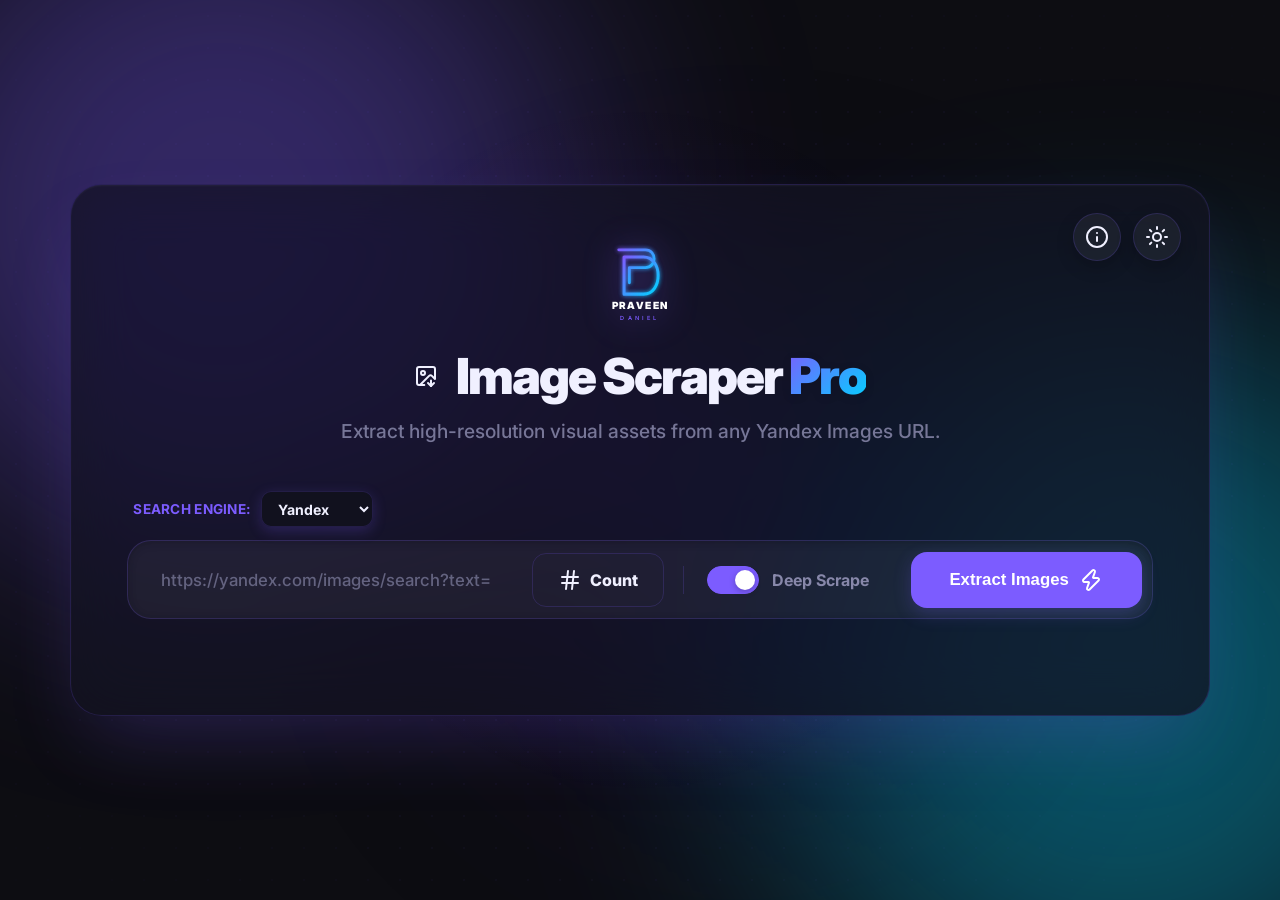
==== commit 468be93d: "feat: enhance Yandex extraction and deploy Pinterest topic scraper" ====
--- a/frontend/index.html
+++ b/frontend/index.html
@@ -76,13 +76,20 @@
 
         <!-- Scraping Input Form -->
         <section class="input-section" aria-label="URL Submission">
+            <div class="source-selector-bar">
+                <label for="sourceSelect" class="source-label">Search Engine:</label>
+                <select id="sourceSelect" class="source-select" aria-label="Select Search Engine or Platform">
+                    <option value="yandex" selected>Yandex</option>
+                    <option value="pinterest">Pinterest</option>
+                </select>
+            </div>
             <div class="input-wrapper">
-                <input type="text" id="urlInput" placeholder="https://yandex.com/images/search?text=cats" aria-label="Yandex Images URL" />
+                <input type="text" id="urlInput" placeholder="https://yandex.com/images/search?text=cats" aria-label="Target Images URL" />
                 <button id="countBtn" class="btn-count" aria-label="Count images on page" title="Quick-count images on this page">
                     <i data-lucide="hash" aria-hidden="true"></i>
                     <span class="btn-text btn-count-text">Count</span>
                 </button>
-                <div class="toggle-group">
+                <div id="deepScrapeToggleGroup" class="toggle-group">
                     <label class="switch" for="autoscrollToggle">
                         <input type="checkbox" id="autoscrollToggle" checked>
                         <span class="slider round"></span>
@@ -244,6 +251,6 @@
     </div>
 
     <!-- Application Script -->
-    <script src="main.js?v=20260812095809"></script>
+    <script src="main.js?v=20260812161523"></script>
 </body>
 </html>
--- a/frontend/style.css
+++ b/frontend/style.css
@@ -148,10 +148,21 @@
 }
 
 @keyframes floatingBlobs {
-    0% { transform: translate(0, 0) scale(1) rotate(0deg); }
-    33% { transform: translate(120px, 80px) scale(1.15) rotate(120deg); }
-    66% { transform: translate(-50px, 150px) scale(0.9) rotate(240deg); }
-    100% { transform: translate(40px, -60px) scale(1.05) rotate(360deg); }
+    0% {
+        transform: translate(0, 0) scale(1) rotate(0deg);
+    }
+
+    33% {
+        transform: translate(120px, 80px) scale(1.15) rotate(120deg);
+    }
+
+    66% {
+        transform: translate(-50px, 150px) scale(0.9) rotate(240deg);
+    }
+
+    100% {
+        transform: translate(40px, -60px) scale(1.05) rotate(360deg);
+    }
 }
 
 /* === Cursor-Follow Magnetic Spotlight === */
@@ -160,12 +171,10 @@
     width: 700px;
     height: 700px;
     border-radius: 50%;
-    background: radial-gradient(
-        circle at center,
-        rgba(var(--primary-rgb), 0.10) 0%,
-        rgba(var(--primary-rgb), 0.04) 35%,
-        transparent 70%
-    );
+    background: radial-gradient(circle at center,
+            rgba(var(--primary-rgb), 0.10) 0%,
+            rgba(var(--primary-rgb), 0.04) 35%,
+            transparent 70%);
     transform: translate(-50%, -50%);
     left: 50%;
     top: 50%;
@@ -182,11 +191,9 @@
     z-index: 0;
     pointer-events: none;
     opacity: 0.28;
-    background-image: radial-gradient(
-        circle,
-        rgba(var(--primary-rgb), 0.18) 1px,
-        transparent 1px
-    );
+    background-image: radial-gradient(circle,
+            rgba(var(--primary-rgb), 0.18) 1px,
+            transparent 1px);
     background-size: 32px 32px;
     transition: background-image 0.5s ease;
     mask-image: radial-gradient(ellipse 80% 80% at 50% 50%, black 40%, transparent 100%);
@@ -207,7 +214,7 @@
     max-width: 1140px;
     margin: auto;
     box-shadow: 0 35px 80px -20px var(--shadow-color),
-                inset 0 1px 2px rgba(255, 255, 255, 0.05);
+        inset 0 1px 2px rgba(255, 255, 255, 0.05);
     transition: background 0.5s ease, border 0.5s ease, box-shadow 0.5s ease;
     position: relative;
     z-index: 2;
@@ -215,7 +222,7 @@
 
 [data-theme="light"] .glass-container {
     box-shadow: 0 35px 80px -20px var(--shadow-color),
-                inset 0 1px 3px rgba(255, 255, 255, 0.6);
+        inset 0 1px 3px rgba(255, 255, 255, 0.6);
 }
 
 header {
@@ -305,7 +312,7 @@
     background: linear-gradient(135deg, var(--primary), var(--secondary));
     -webkit-background-clip: text;
     -webkit-text-fill-color: transparent;
-    filter: drop-shadow(0 2px 4px rgba(0,0,0,0.1));
+    filter: drop-shadow(0 2px 4px rgba(0, 0, 0, 0.1));
 }
 
 .subtitle {
@@ -323,6 +330,46 @@
     margin-bottom: 2.5rem;
 }
 
+.source-selector-bar {
+    display: flex;
+    align-items: center;
+    gap: 0.8rem;
+    margin-bottom: 0.9rem;
+    padding: 0 0.4rem;
+}
+
+.source-label {
+    font-size: 0.9rem;
+    font-weight: 700;
+    color: var(--text-dim);
+    letter-spacing: 0.5px;
+    text-transform: uppercase;
+}
+
+.source-select {
+    background: rgba(var(--primary-rgb), 0.08);
+    border: 1px solid var(--glass-border);
+    color: var(--text-main);
+    padding: 0.55rem 1.4rem;
+    border-radius: 12px;
+    font-size: 0.95rem;
+    font-weight: 700;
+    outline: none;
+    cursor: pointer;
+    transition: var(--spring-transition);
+}
+
+.source-select:hover, .source-select:focus {
+    border-color: var(--primary);
+    background: rgba(var(--primary-rgb), 0.15);
+}
+
+.source-select option {
+    background: var(--bg-main, #141419);
+    color: var(--text-main, #fff);
+}
+
+
 .input-wrapper {
     display: flex;
     gap: 1.2rem;
@@ -342,7 +389,7 @@
 .input-wrapper:focus-within {
     border-color: var(--primary);
     box-shadow: 0 0 0 4px rgba(var(--primary-rgb), 0.15),
-                inset 0 2px 8px rgba(0, 0, 0, 0.1);
+        inset 0 2px 8px rgba(0, 0, 0, 0.1);
 }
 
 input[type="text"] {
@@ -441,15 +488,15 @@
     bottom: 3px;
     background-color: var(--text-main);
     transition: 0.3s cubic-bezier(0.34, 1.56, 0.64, 1);
-    box-shadow: 0 2px 6px rgba(0,0,0,0.25);
-}
-
-input:checked + .slider {
+    box-shadow: 0 2px 6px rgba(0, 0, 0, 0.25);
+}
+
+input:checked+.slider {
     background-color: var(--primary);
     border-color: var(--primary);
 }
 
-input:checked + .slider:before {
+input:checked+.slider:before {
     transform: translateX(24px);
     background-color: var(--primary-text);
 }
@@ -481,13 +528,13 @@
     border: 1px solid var(--glass-border);
     padding: 1.3rem 2rem;
     border-radius: 20px;
-    box-shadow: inset 0 1px 2px rgba(255,255,255,0.02);
+    box-shadow: inset 0 1px 2px rgba(255, 255, 255, 0.02);
     transition: background 0.3s ease;
 }
 
 [data-theme="light"] .controls {
     background: rgba(0, 0, 0, 0.015);
-    box-shadow: inset 0 1px 2px rgba(0,0,0,0.01);
+    box-shadow: inset 0 1px 2px rgba(0, 0, 0, 0.01);
 }
 
 .filter-group {
@@ -751,7 +798,7 @@
     left: 0;
     right: 0;
     padding: 1.2rem 0.95rem 0.95rem;
-    background: linear-gradient(to top, rgba(0,0,0,0.92) 20%, rgba(0,0,0,0.45) 70%, transparent);
+    background: linear-gradient(to top, rgba(0, 0, 0, 0.92) 20%, rgba(0, 0, 0, 0.45) 70%, transparent);
     display: flex;
     justify-content: space-between;
     align-items: flex-end;
@@ -774,19 +821,19 @@
     font-weight: 900;
     text-transform: uppercase;
     letter-spacing: 1px;
-    box-shadow: 0 4px 12px rgba(0,0,0,0.35);
+    box-shadow: 0 4px 12px rgba(0, 0, 0, 0.35);
 }
 
 .badge-orig {
     background: linear-gradient(135deg, var(--primary), var(--secondary));
-    border: 1px solid rgba(255,255,255,0.3);
+    border: 1px solid rgba(255, 255, 255, 0.3);
     color: white;
 }
 
 .badge-hq {
-    background: rgba(255,255,255,0.18);
+    background: rgba(255, 255, 255, 0.18);
     backdrop-filter: blur(8px);
-    border: 1px solid rgba(255,255,255,0.12);
+    border: 1px solid rgba(255, 255, 255, 0.12);
 }
 
 .card-actions {
@@ -805,7 +852,7 @@
     align-items: center;
     justify-content: center;
     cursor: pointer;
-    box-shadow: 0 3px 8px rgba(0,0,0,0.3);
+    box-shadow: 0 3px 8px rgba(0, 0, 0, 0.3);
     transition: var(--spring-transition);
 }
 
@@ -925,7 +972,7 @@
     height: 100vh;
     background: rgba(0, 0, 0, 0.82);
     backdrop-filter: blur(10px);
-    z-index: 10000;
+    z-index: 100;
     display: flex;
     align-items: center;
     justify-content: center;
@@ -943,7 +990,7 @@
     background: var(--card-bg);
     border: 1px solid var(--glass-border);
     box-shadow: 0 35px 70px -15px rgba(0, 0, 0, 0.6),
-                0 0 50px var(--shadow-color);
+        0 0 50px var(--shadow-color);
     width: 92%;
     max-width: 530px;
     border-radius: 28px;
@@ -986,7 +1033,7 @@
     background: rgba(var(--primary-rgb), 0.12);
     border-radius: 12px;
     overflow: hidden;
-    border: 1px solid rgba(255,255,255,0.03);
+    border: 1px solid rgba(255, 255, 255, 0.03);
     margin-bottom: 1.2rem;
     position: relative;
 }
@@ -1007,8 +1054,13 @@
 }
 
 @keyframes progressShimmer {
-    0%   { transform: translateX(-150%); }
-    100% { transform: translateX(350%); }
+    0% {
+        transform: translateX(-150%);
+    }
+
+    100% {
+        transform: translateX(350%);
+    }
 }
 
 .progress-stats {
@@ -1020,7 +1072,7 @@
     padding: 1.2rem;
     border-radius: 16px;
     margin-bottom: 1.8rem;
-    box-shadow: inset 0 1px 2px rgba(0,0,0,0.1);
+    box-shadow: inset 0 1px 2px rgba(0, 0, 0, 0.1);
 }
 
 [data-theme="light"] .progress-stats {
@@ -1061,7 +1113,7 @@
     font-family: 'Courier New', Courier, monospace;
     color: var(--text-dim);
     margin-bottom: 2.2rem;
-    box-shadow: inset 0 2px 4px rgba(0,0,0,0.2);
+    box-shadow: inset 0 2px 4px rgba(0, 0, 0, 0.2);
 }
 
 .modal-log::-webkit-scrollbar {
@@ -1079,8 +1131,13 @@
     text-overflow: ellipsis;
 }
 
-.log-entry.success { color: #5efb6e; }
-.log-entry.fail { color: #ff5c5c; }
+.log-entry.success {
+    color: #5efb6e;
+}
+
+.log-entry.fail {
+    color: #ff5c5c;
+}
 
 .modal-footer {
     display: flex;
@@ -1136,7 +1193,7 @@
     align-items: center;
     padding: 1.8rem 2.5rem;
     color: white;
-    background: linear-gradient(to bottom, rgba(0,0,0,0.85), transparent);
+    background: linear-gradient(to bottom, rgba(0, 0, 0, 0.85), transparent);
     z-index: 10;
 }
 
@@ -1193,10 +1250,10 @@
     align-items: center;
     justify-content: center;
     position: relative;
-    box-shadow: 0 35px 80px rgba(0,0,0,0.9);
+    box-shadow: 0 35px 80px rgba(0, 0, 0, 0.9);
     border-radius: 20px;
     overflow: hidden;
-    border: 1px solid rgba(255,255,255,0.06);
+    border: 1px solid rgba(255, 255, 255, 0.06);
     background: rgba(0, 0, 0, 0.4);
     min-width: 200px;
     min-height: 150px;
@@ -1229,7 +1286,8 @@
 }
 
 .lightbox-spinner.hidden {
-    display: flex !important; /* Override .hidden so transition works */
+    display: flex !important;
+    /* Override .hidden so transition works */
     opacity: 0;
     pointer-events: none;
 }
@@ -1237,7 +1295,7 @@
 .lightbox-spinner-ring {
     width: 44px;
     height: 44px;
-    border: 3px solid rgba(255,255,255,0.12);
+    border: 3px solid rgba(255, 255, 255, 0.12);
     border-top: 3px solid var(--primary);
     border-radius: 50%;
     animation: spin 0.85s cubic-bezier(0.5, 0.1, 0.4, 0.9) infinite;
@@ -1276,7 +1334,7 @@
 /* Bottom inspector ribbon */
 .lightbox-footer {
     padding: 1.8rem 2.5rem;
-    background: linear-gradient(to top, rgba(0,0,0,0.85), transparent);
+    background: linear-gradient(to top, rgba(0, 0, 0, 0.85), transparent);
     color: white;
     text-align: center;
     display: flex;
@@ -1304,20 +1362,20 @@
 /* Keyboard hint */
 .lightbox-keyboard-hint {
     font-size: 0.75rem;
-    color: rgba(255,255,255,0.28);
+    color: rgba(255, 255, 255, 0.28);
     letter-spacing: 0.3px;
     margin-top: 0.15rem;
 }
 
 .lightbox-keyboard-hint kbd {
     display: inline-block;
-    background: rgba(255,255,255,0.1);
-    border: 1px solid rgba(255,255,255,0.18);
+    background: rgba(255, 255, 255, 0.1);
+    border: 1px solid rgba(255, 255, 255, 0.18);
     border-radius: 4px;
     padding: 1px 6px;
     font-size: 0.7rem;
     font-family: inherit;
-    color: rgba(255,255,255,0.55);
+    color: rgba(255, 255, 255, 0.55);
     line-height: 1.4;
 }
 
@@ -1346,7 +1404,7 @@
     font-size: 0.9rem;
     font-weight: 600;
     color: var(--text-main);
-    box-shadow: 0 10px 30px rgba(0,0,0,0.35);
+    box-shadow: 0 10px 30px rgba(0, 0, 0, 0.35);
     display: flex;
     align-items: center;
     gap: 0.7rem;
@@ -1367,40 +1425,88 @@
     flex-shrink: 0;
 }
 
-.toast.success .toast-dot { background: #5efb6e; box-shadow: 0 0 8px #5efb6e; }
-.toast.error   .toast-dot { background: #ff5c5c; box-shadow: 0 0 8px #ff5c5c; }
-.toast.info    .toast-dot { background: var(--primary); box-shadow: 0 0 8px rgba(var(--primary-rgb), 0.6); }
+.toast.success .toast-dot {
+    background: #5efb6e;
+    box-shadow: 0 0 8px #5efb6e;
+}
+
+.toast.error .toast-dot {
+    background: #ff5c5c;
+    box-shadow: 0 0 8px #ff5c5c;
+}
+
+.toast.info .toast-dot {
+    background: var(--primary);
+    box-shadow: 0 0 8px rgba(var(--primary-rgb), 0.6);
+}
 
 @keyframes toastIn {
-    from { opacity: 0; transform: translateY(24px) scale(0.92); }
-    to   { opacity: 1; transform: translateY(0) scale(1); }
+    from {
+        opacity: 0;
+        transform: translateY(24px) scale(0.92);
+    }
+
+    to {
+        opacity: 1;
+        transform: translateY(0) scale(1);
+    }
 }
 
 @keyframes toastOut {
-    from { opacity: 1; transform: translateY(0) scale(1); }
-    to   { opacity: 0; transform: translateY(16px) scale(0.94); }
+    from {
+        opacity: 1;
+        transform: translateY(0) scale(1);
+    }
+
+    to {
+        opacity: 0;
+        transform: translateY(16px) scale(0.94);
+    }
 }
 
 /* ==========================================================================
    Animations & Transition Effects
    ========================================================================== */
 @keyframes spin {
-    to { transform: rotate(360deg); }
+    to {
+        transform: rotate(360deg);
+    }
 }
 
 @keyframes fadeIn {
-    from { opacity: 0; transform: translateY(16px); }
-    to { opacity: 1; transform: translateY(0); }
+    from {
+        opacity: 0;
+        transform: translateY(16px);
+    }
+
+    to {
+        opacity: 1;
+        transform: translateY(0);
+    }
 }
 
 @keyframes slideDown {
-    from { opacity: 0; transform: translateY(-16px); }
-    to { opacity: 1; transform: translateY(0); }
+    from {
+        opacity: 0;
+        transform: translateY(-16px);
+    }
+
+    to {
+        opacity: 1;
+        transform: translateY(0);
+    }
 }
 
 @keyframes zoomIn {
-    from { opacity: 0; transform: scale(0.94); }
-    to { opacity: 1; transform: scale(1); }
+    from {
+        opacity: 0;
+        transform: scale(0.94);
+    }
+
+    to {
+        opacity: 1;
+        transform: scale(1);
+    }
 }
 
 /* ==========================================================================
@@ -1412,7 +1518,7 @@
         border-radius: 28px;
         margin: 1.5rem;
     }
-    
+
     h1 {
         font-size: 2.8rem;
     }
@@ -1422,39 +1528,39 @@
     body {
         padding: 1.5rem 1rem;
     }
-    
+
     .glass-container {
         padding: 2rem 1.75rem;
         border-radius: 24px;
         margin: 0;
     }
-    
+
     .theme-toggle-container {
         top: -1.25rem;
         right: -1.25rem;
     }
-    
+
     h1 {
         font-size: 2.3rem;
         letter-spacing: -1.2px;
     }
-    
+
     .subtitle {
         font-size: 1.05rem;
     }
-    
+
     .input-wrapper {
         flex-direction: column;
         border-radius: 20px;
         padding: 0.6rem;
         gap: 0.6rem;
     }
-    
+
     input[type="text"] {
         width: 100%;
         padding: 0.7rem 0.9rem;
     }
-    
+
     .toggle-group {
         width: 100%;
         border-left: none;
@@ -1462,51 +1568,51 @@
         padding: 0.8rem 0.9rem 0.6rem;
         justify-content: space-between;
     }
-    
+
     .btn-primary {
         width: 100%;
         justify-content: center;
         padding: 0.95rem;
     }
-    
+
     .btn-count {
         width: 100%;
         justify-content: center;
     }
-    
+
     .controls {
         padding: 1.1rem;
         border-radius: 16px;
         gap: 1.1rem;
     }
-    
+
     .action-group {
         width: 100%;
         justify-content: space-between;
     }
-    
+
     .btn-secondary,
     .btn-outline {
         padding: 0.75rem 1.4rem;
         font-size: 0.95rem;
     }
-    
+
     .image-grid {
         grid-template-columns: repeat(auto-fill, minmax(150px, 1fr));
         gap: 1.2rem;
         max-height: 430px;
     }
-    
+
     .btn-nav {
         width: 52px;
         height: 52px;
     }
-    
+
     .btn-nav i {
         width: 22px;
         height: 22px;
     }
-    
+
     .lightbox-image-container {
         max-width: 88%;
     }
@@ -1528,75 +1634,75 @@
         padding: 1.5rem 1.1rem;
         border-radius: 20px;
     }
-    
+
     h1 {
         font-size: 2rem;
     }
-    
+
     .logo {
         gap: 0.6rem;
     }
-    
+
     .logo i {
         width: 36px;
         height: 36px;
     }
-    
+
     .controls {
         flex-direction: column;
         align-items: stretch;
     }
-    
+
     .filter-group {
         justify-content: space-between;
     }
-    
+
     select {
         width: 58%;
         text-align: right;
     }
-    
+
     .action-group {
         flex-direction: column;
         align-items: stretch;
         gap: 0.85rem;
     }
-    
+
     #imageCount {
         text-align: center;
         margin-bottom: 0.25rem;
     }
-    
+
     .image-grid {
         grid-template-columns: repeat(2, 1fr);
         gap: 0.9rem;
     }
-    
+
     .selection-bar {
         flex-direction: column;
         gap: 0.85rem;
         text-align: center;
         padding: 0.9rem;
     }
-    
+
     .selection-actions {
         width: 100%;
         justify-content: center;
     }
-    
+
     .modal-content {
         padding: 2rem 1.2rem;
     }
-    
+
     .modal-title {
         font-size: 1.45rem;
     }
-    
+
     .progress-stats {
         padding: 0.75rem;
         gap: 0.6rem;
     }
-    
+
     .stat-value {
         font-size: 0.95rem;
     }
@@ -1639,7 +1745,9 @@
     transition: opacity 0.25s ease;
 }
 
-.btn-count:hover::before { opacity: 1; }
+.btn-count:hover::before {
+    opacity: 1;
+}
 
 .btn-count:hover {
     border-color: var(--primary);
@@ -1648,7 +1756,9 @@
     box-shadow: 0 6px 18px rgba(var(--primary-rgb), 0.15);
 }
 
-.btn-count:active { transform: translateY(0); }
+.btn-count:active {
+    transform: translateY(0);
+}
 
 .btn-count.loading {
     pointer-events: none;
@@ -1777,7 +1887,10 @@
     margin-top: 0.15rem;
 }
 
-.count-dismiss i { width: 14px; height: 14px; }
+.count-dismiss i {
+    width: 14px;
+    height: 14px;
+}
 
 .count-dismiss:hover {
     background: rgba(255, 59, 48, 0.1);
@@ -1858,3 +1971,55 @@
     margin-top: 0.5rem;
     line-height: 1.3;
 }
+
+/* ==========================================================================
+   High-Contrast Glassmorphic Search Engine Dropdown Selector
+   ========================================================================== */
+.source-selector-bar {
+    display: flex;
+    align-items: center;
+    gap: 0.6rem;
+    margin-bottom: 0.85rem;
+}
+
+.source-label {
+    font-size: 0.85rem;
+    font-weight: 700;
+    color: var(--text-accent);
+    letter-spacing: 0.02em;
+}
+
+.source-select {
+    background-color: var(--card-bg);
+    color: var(--text-main);
+    border: 1px solid var(--glass-border);
+    border-radius: 10px;
+    padding: 0.45rem 1rem 0.45rem 0.75rem;
+    font-family: var(--font-body);
+    font-size: 0.88rem;
+    font-weight: 700;
+    cursor: pointer;
+    outline: none;
+    backdrop-filter: blur(12px);
+    -webkit-backdrop-filter: blur(12px);
+    transition: var(--smooth-transition);
+    box-shadow: 0 4px 14px var(--shadow-color);
+}
+
+.source-select:hover, .source-select:focus {
+    border-color: var(--primary);
+    box-shadow: 0 0 0 3px rgba(var(--primary-rgb), 0.2);
+}
+
+/* Explicit high-contrast option styling for native browser select popups */
+.source-select option {
+    background-color: #ffffff;
+    color: #1a1a1a;
+    font-weight: 700;
+    padding: 0.6rem;
+}
+
+[data-theme="dark"] .source-select option {
+    background-color: #1e1e24;
+    color: #ffffff;
+}
